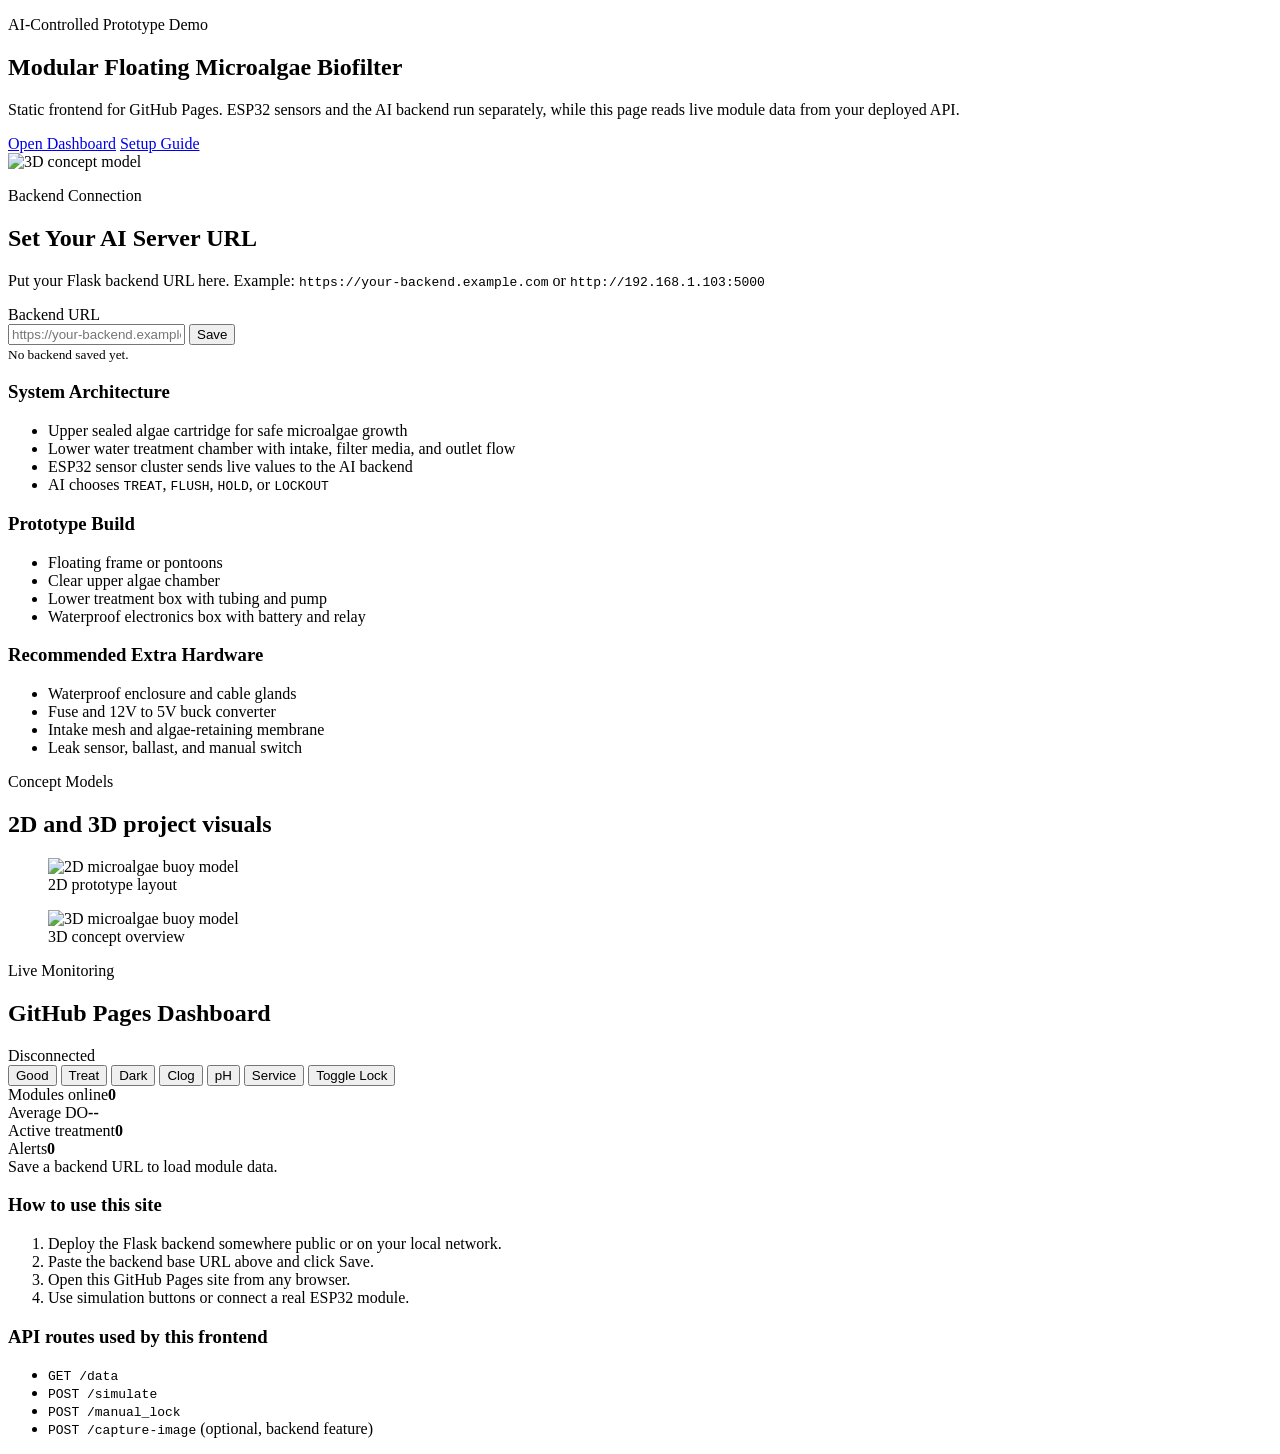
==== docs/index.html @ 22e0bcc2 "docs: add GitHub Pages dashboard frontend" ====
<!doctype html>
<html lang="en">
<head>
  <meta charset="utf-8">
  <meta name="viewport" content="width=device-width, initial-scale=1">
  <title>Microalgae Buoy Dashboard | GitHub Pages</title>
  <link rel="stylesheet" href="./styles.css">
</head>
<body>
  <main class="app-shell">
    <section class="hero">
      <div class="hero-copy">
        <p class="eyebrow">AI-Controlled Prototype Demo</p>
        <h1>Modular Floating Microalgae Biofilter</h1>
        <p class="lede">
          Static frontend for GitHub Pages. ESP32 sensors and the AI backend run separately,
          while this page reads live module data from your deployed API.
        </p>
        <div class="hero-actions">
          <a class="primary-link" href="#dashboard">Open Dashboard</a>
          <a class="secondary-link" href="#setup">Setup Guide</a>
        </div>
      </div>
      <div class="hero-image">
        <img src="./assets/model_3d_isometric.svg" alt="3D concept model">
      </div>
    </section>

    <section class="backend-card" id="setup">
      <div>
        <p class="eyebrow">Backend Connection</p>
        <h2>Set Your AI Server URL</h2>
        <p>
          Put your Flask backend URL here. Example:
          <code>https://your-backend.example.com</code>
          or <code>http://192.168.1.103:5000</code>
        </p>
      </div>
      <form id="backend-form" class="backend-form">
        <label for="backend-url">Backend URL</label>
        <div class="backend-row">
          <input id="backend-url" type="url" placeholder="https://your-backend.example.com">
          <button type="submit">Save</button>
        </div>
        <small id="backend-status">No backend saved yet.</small>
      </form>
    </section>

    <section class="concept-grid">
      <article class="concept-card">
        <h3>System Architecture</h3>
        <ul>
          <li>Upper sealed algae cartridge for safe microalgae growth</li>
          <li>Lower water treatment chamber with intake, filter media, and outlet flow</li>
          <li>ESP32 sensor cluster sends live values to the AI backend</li>
          <li>AI chooses <code>TREAT</code>, <code>FLUSH</code>, <code>HOLD</code>, or <code>LOCKOUT</code></li>
        </ul>
      </article>
      <article class="concept-card">
        <h3>Prototype Build</h3>
        <ul>
          <li>Floating frame or pontoons</li>
          <li>Clear upper algae chamber</li>
          <li>Lower treatment box with tubing and pump</li>
          <li>Waterproof electronics box with battery and relay</li>
        </ul>
      </article>
      <article class="concept-card">
        <h3>Recommended Extra Hardware</h3>
        <ul>
          <li>Waterproof enclosure and cable glands</li>
          <li>Fuse and 12V to 5V buck converter</li>
          <li>Intake mesh and algae-retaining membrane</li>
          <li>Leak sensor, ballast, and manual switch</li>
        </ul>
      </article>
    </section>

    <section class="model-section">
      <div class="section-head">
        <div>
          <p class="eyebrow">Concept Models</p>
          <h2>2D and 3D project visuals</h2>
        </div>
      </div>
      <div class="model-grid">
        <figure class="model-card">
          <img src="./assets/model_2d.svg" alt="2D microalgae buoy model">
          <figcaption>2D prototype layout</figcaption>
        </figure>
        <figure class="model-card">
          <img src="./assets/model_3d_isometric.svg" alt="3D microalgae buoy model">
          <figcaption>3D concept overview</figcaption>
        </figure>
      </div>
    </section>

    <section class="dashboard-panel" id="dashboard">
      <div class="section-head">
        <div>
          <p class="eyebrow">Live Monitoring</p>
          <h2>GitHub Pages Dashboard</h2>
        </div>
        <span class="pill" id="connection-pill">Disconnected</span>
      </div>

      <div class="control-bar">
        <button data-sim="clear">Good</button>
        <button data-sim="treat">Treat</button>
        <button data-sim="dark">Dark</button>
        <button data-sim="clog">Clog</button>
        <button data-sim="ph_bad">pH</button>
        <button data-sim="maintenance">Service</button>
        <button id="manual-lock">Toggle Lock</button>
      </div>

      <div class="summary-grid">
        <article class="summary-card"><span>Modules online</span><strong id="module-count">0</strong></article>
        <article class="summary-card"><span>Average DO</span><strong id="avg-do">--</strong></article>
        <article class="summary-card"><span>Active treatment</span><strong id="active-count">0</strong></article>
        <article class="summary-card"><span>Alerts</span><strong id="alert-count">0</strong></article>
      </div>

      <div class="module-list" id="module-list">
        <div class="empty-state">Save a backend URL to load module data.</div>
      </div>
    </section>

    <section class="guide-grid">
      <article class="guide-card">
        <h3>How to use this site</h3>
        <ol>
          <li>Deploy the Flask backend somewhere public or on your local network.</li>
          <li>Paste the backend base URL above and click Save.</li>
          <li>Open this GitHub Pages site from any browser.</li>
          <li>Use simulation buttons or connect a real ESP32 module.</li>
        </ol>
      </article>
      <article class="guide-card">
        <h3>API routes used by this frontend</h3>
        <ul>
          <li><code>GET /data</code></li>
          <li><code>POST /simulate</code></li>
          <li><code>POST /manual_lock</code></li>
          <li><code>POST /capture-image</code> (optional, backend feature)</li>
        </ul>
      </article>
    </section>
  </main>

  <script src="./app.js"></script>
</body>
</html>
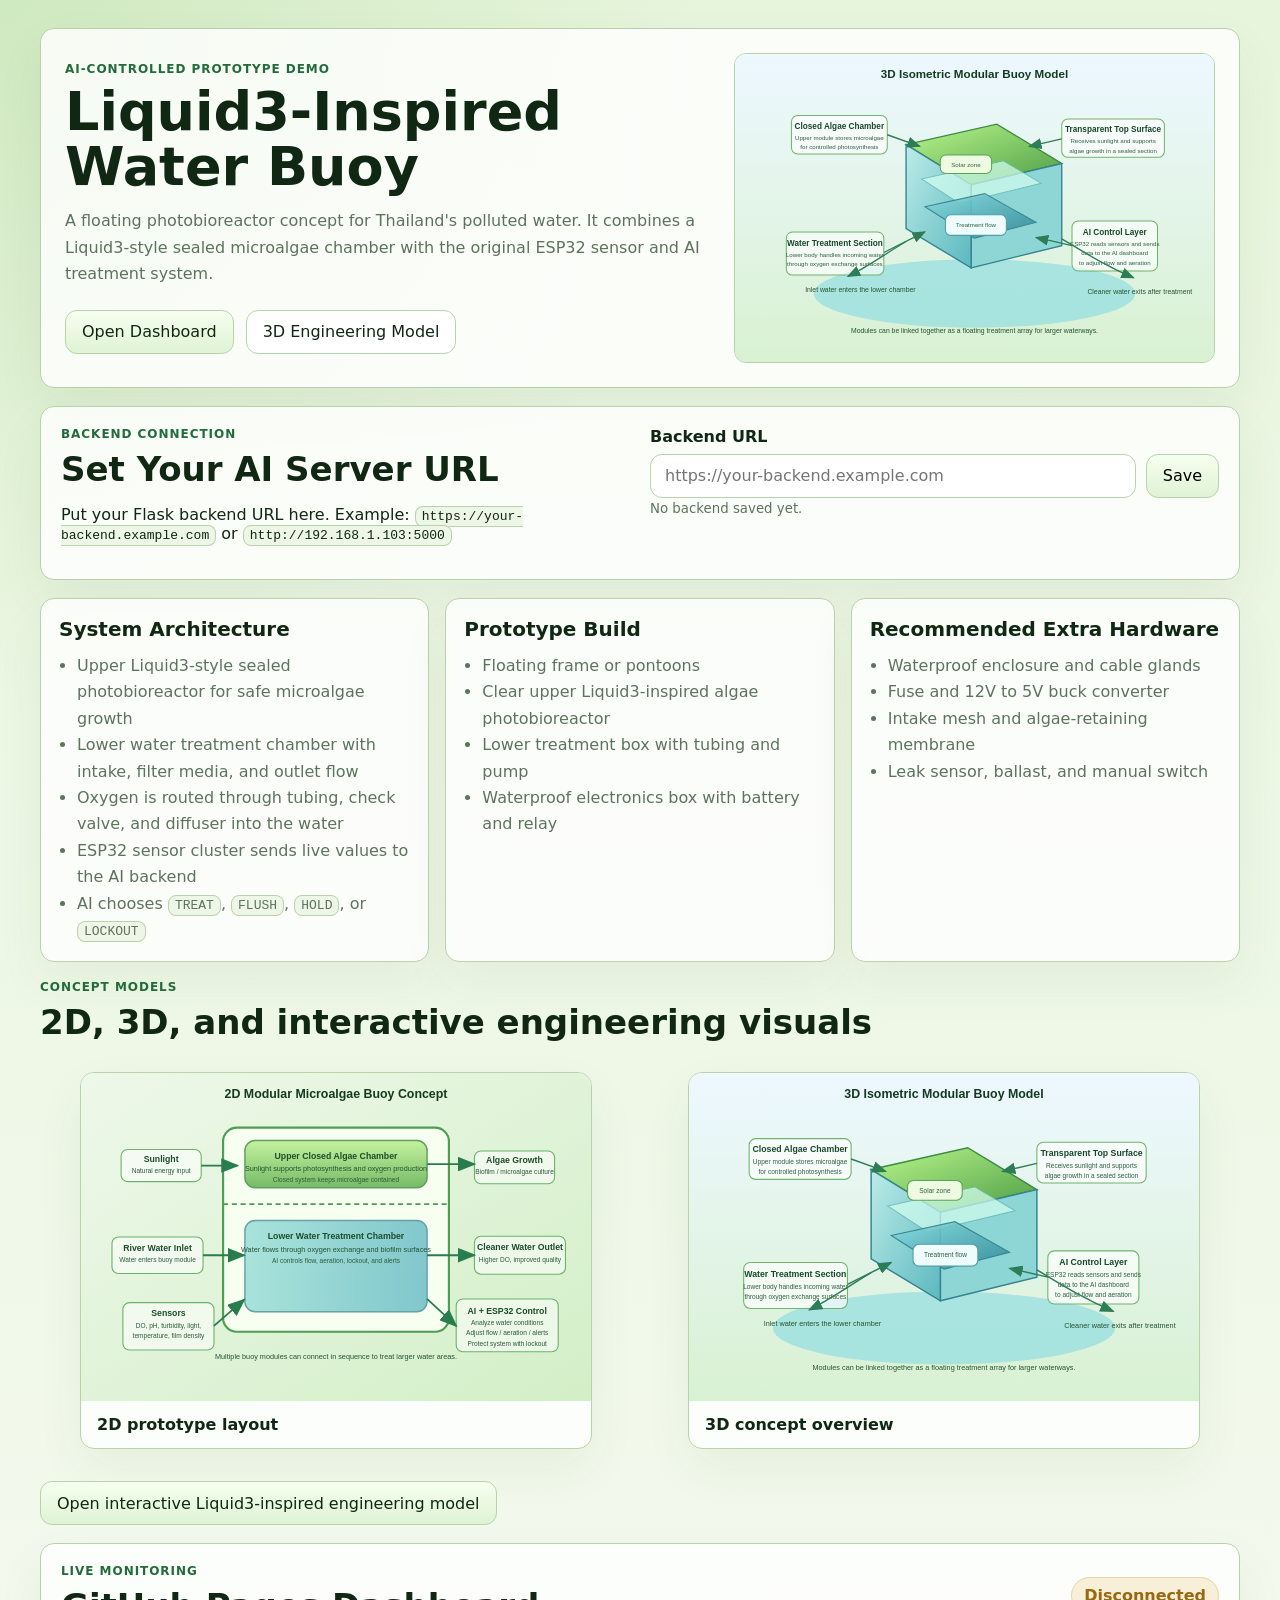
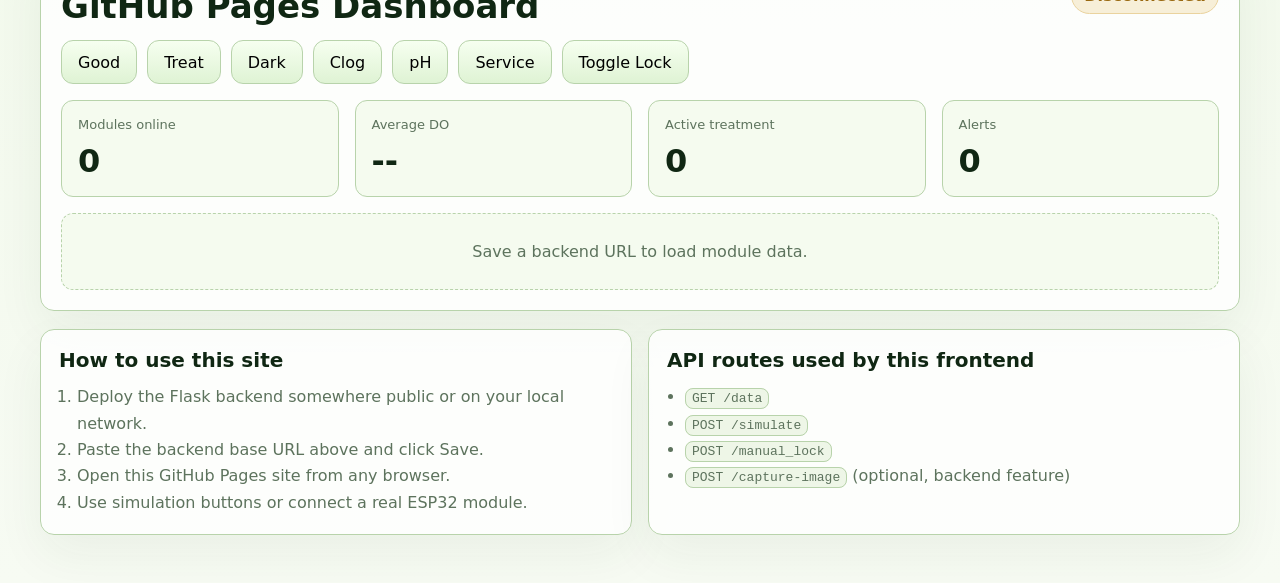
==== commit 6327a7f6: "Update docs/index.html from AlgaeBioreactor_Liquid3_Updated.zip" ====
--- a/docs/index.html
+++ b/docs/index.html
@@ -11,14 +11,15 @@
     <section class="hero">
       <div class="hero-copy">
         <p class="eyebrow">AI-Controlled Prototype Demo</p>
-        <h1>Modular Floating Microalgae Biofilter</h1>
+        <h1>Liquid3-Inspired Water Buoy</h1>
         <p class="lede">
-          Static frontend for GitHub Pages. ESP32 sensors and the AI backend run separately,
-          while this page reads live module data from your deployed API.
+          A floating photobioreactor concept for Thailand's polluted water. It combines
+          a Liquid3-style sealed microalgae chamber with the original ESP32 sensor and AI
+          treatment system.
         </p>
         <div class="hero-actions">
           <a class="primary-link" href="#dashboard">Open Dashboard</a>
-          <a class="secondary-link" href="#setup">Setup Guide</a>
+          <a class="secondary-link" href="./liquid3-water-buoy-3d.html">3D Engineering Model</a>
         </div>
       </div>
       <div class="hero-image">
@@ -50,8 +51,9 @@
       <article class="concept-card">
         <h3>System Architecture</h3>
         <ul>
-          <li>Upper sealed algae cartridge for safe microalgae growth</li>
+          <li>Upper Liquid3-style sealed photobioreactor for safe microalgae growth</li>
           <li>Lower water treatment chamber with intake, filter media, and outlet flow</li>
+          <li>Oxygen is routed through tubing, check valve, and diffuser into the water</li>
           <li>ESP32 sensor cluster sends live values to the AI backend</li>
           <li>AI chooses <code>TREAT</code>, <code>FLUSH</code>, <code>HOLD</code>, or <code>LOCKOUT</code></li>
         </ul>
@@ -60,7 +62,7 @@
         <h3>Prototype Build</h3>
         <ul>
           <li>Floating frame or pontoons</li>
-          <li>Clear upper algae chamber</li>
+          <li>Clear upper Liquid3-inspired algae photobioreactor</li>
           <li>Lower treatment box with tubing and pump</li>
           <li>Waterproof electronics box with battery and relay</li>
         </ul>
@@ -80,7 +82,7 @@
       <div class="section-head">
         <div>
           <p class="eyebrow">Concept Models</p>
-          <h2>2D and 3D project visuals</h2>
+          <h2>2D, 3D, and interactive engineering visuals</h2>
         </div>
       </div>
       <div class="model-grid">
@@ -93,6 +95,9 @@
           <figcaption>3D concept overview</figcaption>
         </figure>
       </div>
+      <p>
+        <a class="primary-link" href="./liquid3-water-buoy-3d.html">Open interactive Liquid3-inspired engineering model</a>
+      </p>
     </section>
 
     <section class="dashboard-panel" id="dashboard">
--- a/docs/styles.css
+++ b/docs/styles.css
@@ -0,0 +1,413 @@
+:root {
+  --bg: #edf7e8;
+  --panel: #ffffff;
+  --panel-soft: #f5fbef;
+  --line: #b8d3ab;
+  --text: #102713;
+  --muted: #5d735d;
+  --green: #226b3a;
+  --green-soft: #dff2dd;
+  --teal: #1d7b75;
+  --teal-soft: #dbf2ef;
+  --amber: #99680f;
+  --amber-soft: #f7efd8;
+  --red: #a33e35;
+  --red-soft: #fae8e5;
+  --radius: 14px;
+}
+
+* { box-sizing: border-box; }
+body {
+  margin: 0;
+  color: var(--text);
+  background:
+    radial-gradient(circle at top left, rgba(122, 190, 91, .22), transparent 28%),
+    linear-gradient(180deg, #e7f5dc 0%, #f7fbf3 100%);
+  font-family: Inter, "Segoe UI", system-ui, sans-serif;
+}
+
+img { display: block; max-width: 100%; }
+a { color: inherit; text-decoration: none; }
+code {
+  background: #eef6e7;
+  border: 1px solid var(--line);
+  border-radius: 8px;
+  padding: 2px 6px;
+}
+
+.app-shell {
+  width: min(1200px, calc(100% - 32px));
+  margin: 0 auto;
+  padding: 28px 0 48px;
+}
+
+.hero,
+.backend-card,
+.dashboard-panel,
+.guide-card,
+.concept-card,
+.model-card {
+  background: rgba(255,255,255,.82);
+  border: 1px solid var(--line);
+  border-radius: var(--radius);
+  box-shadow: 0 20px 50px rgba(38, 76, 33, .06);
+}
+
+.hero {
+  display: grid;
+  grid-template-columns: 1.15fr .85fr;
+  gap: 18px;
+  padding: 24px;
+  align-items: center;
+}
+
+.eyebrow {
+  margin: 0 0 8px;
+  font-size: 12px;
+  font-weight: 700;
+  letter-spacing: .08em;
+  text-transform: uppercase;
+  color: var(--green);
+}
+
+h1, h2, h3 { margin: 0; }
+h1 { font-size: clamp(32px, 5vw, 54px); line-height: 1.02; }
+h2 { font-size: clamp(24px, 3vw, 34px); }
+h3 { font-size: 20px; }
+
+.lede {
+  margin: 14px 0 0;
+  font-size: 16px;
+  line-height: 1.65;
+  color: var(--muted);
+}
+
+.hero-actions {
+  display: flex;
+  gap: 12px;
+  margin-top: 22px;
+  flex-wrap: wrap;
+}
+
+.primary-link,
+.secondary-link,
+button {
+  min-height: 44px;
+  padding: 0 16px;
+  border-radius: 12px;
+  border: 1px solid var(--line);
+  display: inline-flex;
+  align-items: center;
+  justify-content: center;
+  cursor: pointer;
+  font: inherit;
+}
+
+.primary-link,
+button {
+  background: linear-gradient(180deg, #f6fff0 0%, #dff3d4 100%);
+}
+
+.secondary-link {
+  background: #fff;
+}
+
+.hero-image img {
+  border-radius: 12px;
+  background: linear-gradient(180deg, #f7fff3 0%, #ebf7e4 100%);
+  border: 1px solid var(--line);
+}
+
+.backend-card {
+  margin-top: 18px;
+  padding: 20px;
+  display: grid;
+  grid-template-columns: 1fr 1fr;
+  gap: 20px;
+}
+
+.backend-form label {
+  display: block;
+  margin-bottom: 8px;
+  font-weight: 700;
+}
+
+.backend-row {
+  display: grid;
+  grid-template-columns: 1fr auto;
+  gap: 10px;
+}
+
+input {
+  width: 100%;
+  min-height: 44px;
+  padding: 0 14px;
+  border-radius: 12px;
+  border: 1px solid var(--line);
+  background: #fff;
+  font: inherit;
+}
+
+small { color: var(--muted); }
+
+.concept-grid,
+.guide-grid,
+.model-grid,
+.summary-grid {
+  display: grid;
+  gap: 16px;
+}
+
+.concept-grid {
+  grid-template-columns: repeat(3, minmax(0, 1fr));
+  margin-top: 18px;
+}
+
+.concept-card,
+.guide-card {
+  padding: 18px;
+}
+
+.concept-card ul,
+.guide-card ul,
+.guide-card ol {
+  margin: 12px 0 0;
+  padding-left: 18px;
+  line-height: 1.65;
+  color: var(--muted);
+}
+
+.section-head {
+  display: flex;
+  justify-content: space-between;
+  gap: 16px;
+  align-items: center;
+  margin-bottom: 14px;
+}
+
+.model-section,
+.dashboard-panel {
+  margin-top: 18px;
+}
+
+.model-grid {
+  grid-template-columns: repeat(2, minmax(0, 1fr));
+}
+
+.model-card {
+  overflow: hidden;
+}
+
+.model-card figcaption {
+  padding: 14px 16px;
+  font-weight: 700;
+}
+
+.dashboard-panel {
+  padding: 20px;
+}
+
+.pill {
+  padding: 8px 12px;
+  border-radius: 999px;
+  background: var(--amber-soft);
+  color: var(--amber);
+  border: 1px solid #ead39e;
+  font-weight: 700;
+}
+
+.pill.live {
+  background: var(--green-soft);
+  color: var(--green);
+  border-color: #a9d59e;
+}
+
+.pill.error {
+  background: var(--red-soft);
+  color: var(--red);
+  border-color: #e8b0aa;
+}
+
+.control-bar {
+  display: flex;
+  flex-wrap: wrap;
+  gap: 10px;
+  margin-bottom: 16px;
+}
+
+.summary-grid {
+  grid-template-columns: repeat(4, minmax(0, 1fr));
+  margin-bottom: 16px;
+}
+
+.summary-card,
+.module-card {
+  background: var(--panel-soft);
+  border: 1px solid var(--line);
+  border-radius: 12px;
+}
+
+.summary-card {
+  padding: 16px;
+}
+
+.summary-card span {
+  display: block;
+  color: var(--muted);
+  font-size: 13px;
+  margin-bottom: 10px;
+}
+
+.summary-card strong {
+  font-size: 32px;
+}
+
+.module-list {
+  display: grid;
+  gap: 12px;
+}
+
+.module-card {
+  padding: 16px;
+}
+
+.module-head {
+  display: flex;
+  justify-content: space-between;
+  gap: 12px;
+  align-items: start;
+}
+
+.module-title {
+  font-size: 20px;
+  font-weight: 800;
+}
+
+.module-subtitle {
+  margin-top: 4px;
+  color: var(--muted);
+  font-size: 13px;
+}
+
+.command-badge {
+  padding: 8px 10px;
+  border-radius: 999px;
+  font-size: 12px;
+  font-weight: 800;
+}
+
+.command-badge.TREAT { background: var(--teal-soft); color: var(--teal); }
+.command-badge.FLUSH { background: var(--green-soft); color: var(--green); }
+.command-badge.HOLD { background: var(--amber-soft); color: var(--amber); }
+.command-badge.LOCKOUT { background: var(--red-soft); color: var(--red); }
+
+.metric-grid {
+  display: grid;
+  grid-template-columns: repeat(6, minmax(0, 1fr));
+  gap: 10px;
+  margin-top: 14px;
+}
+
+.metric {
+  background: #fff;
+  border: 1px solid var(--line);
+  border-radius: 10px;
+  padding: 10px;
+}
+
+.metric span {
+  display: block;
+  font-size: 12px;
+  color: var(--muted);
+}
+
+.metric strong {
+  display: block;
+  margin-top: 6px;
+  font-size: 18px;
+}
+
+.reason-box,
+.state-grid {
+  margin-top: 12px;
+}
+
+.reason-box {
+  padding: 12px;
+  border-radius: 10px;
+  background: #fff;
+  border: 1px solid var(--line);
+  color: var(--muted);
+  line-height: 1.55;
+}
+
+.state-grid {
+  display: grid;
+  grid-template-columns: repeat(5, minmax(0, 1fr));
+  gap: 10px;
+}
+
+.state-item {
+  background: #fff;
+  border: 1px solid var(--line);
+  border-radius: 10px;
+  padding: 10px;
+}
+
+.state-item span {
+  display: block;
+  font-size: 12px;
+  color: var(--muted);
+}
+
+.state-item strong {
+  display: block;
+  margin-top: 6px;
+}
+
+.empty-state {
+  padding: 28px;
+  text-align: center;
+  color: var(--muted);
+  background: var(--panel-soft);
+  border: 1px dashed var(--line);
+  border-radius: 12px;
+}
+
+.guide-grid {
+  grid-template-columns: repeat(2, minmax(0, 1fr));
+  margin-top: 18px;
+}
+
+@media (max-width: 980px) {
+  .hero,
+  .backend-card,
+  .concept-grid,
+  .model-grid,
+  .guide-grid,
+  .summary-grid {
+    grid-template-columns: 1fr;
+  }
+
+  .metric-grid,
+  .state-grid {
+    grid-template-columns: repeat(2, minmax(0, 1fr));
+  }
+}
+
+@media (max-width: 640px) {
+  .app-shell {
+    width: min(100% - 24px, 1200px);
+    padding-top: 16px;
+  }
+
+  .backend-row,
+  .metric-grid,
+  .state-grid {
+    grid-template-columns: 1fr;
+  }
+
+  .module-head {
+    flex-direction: column;
+  }
+}
